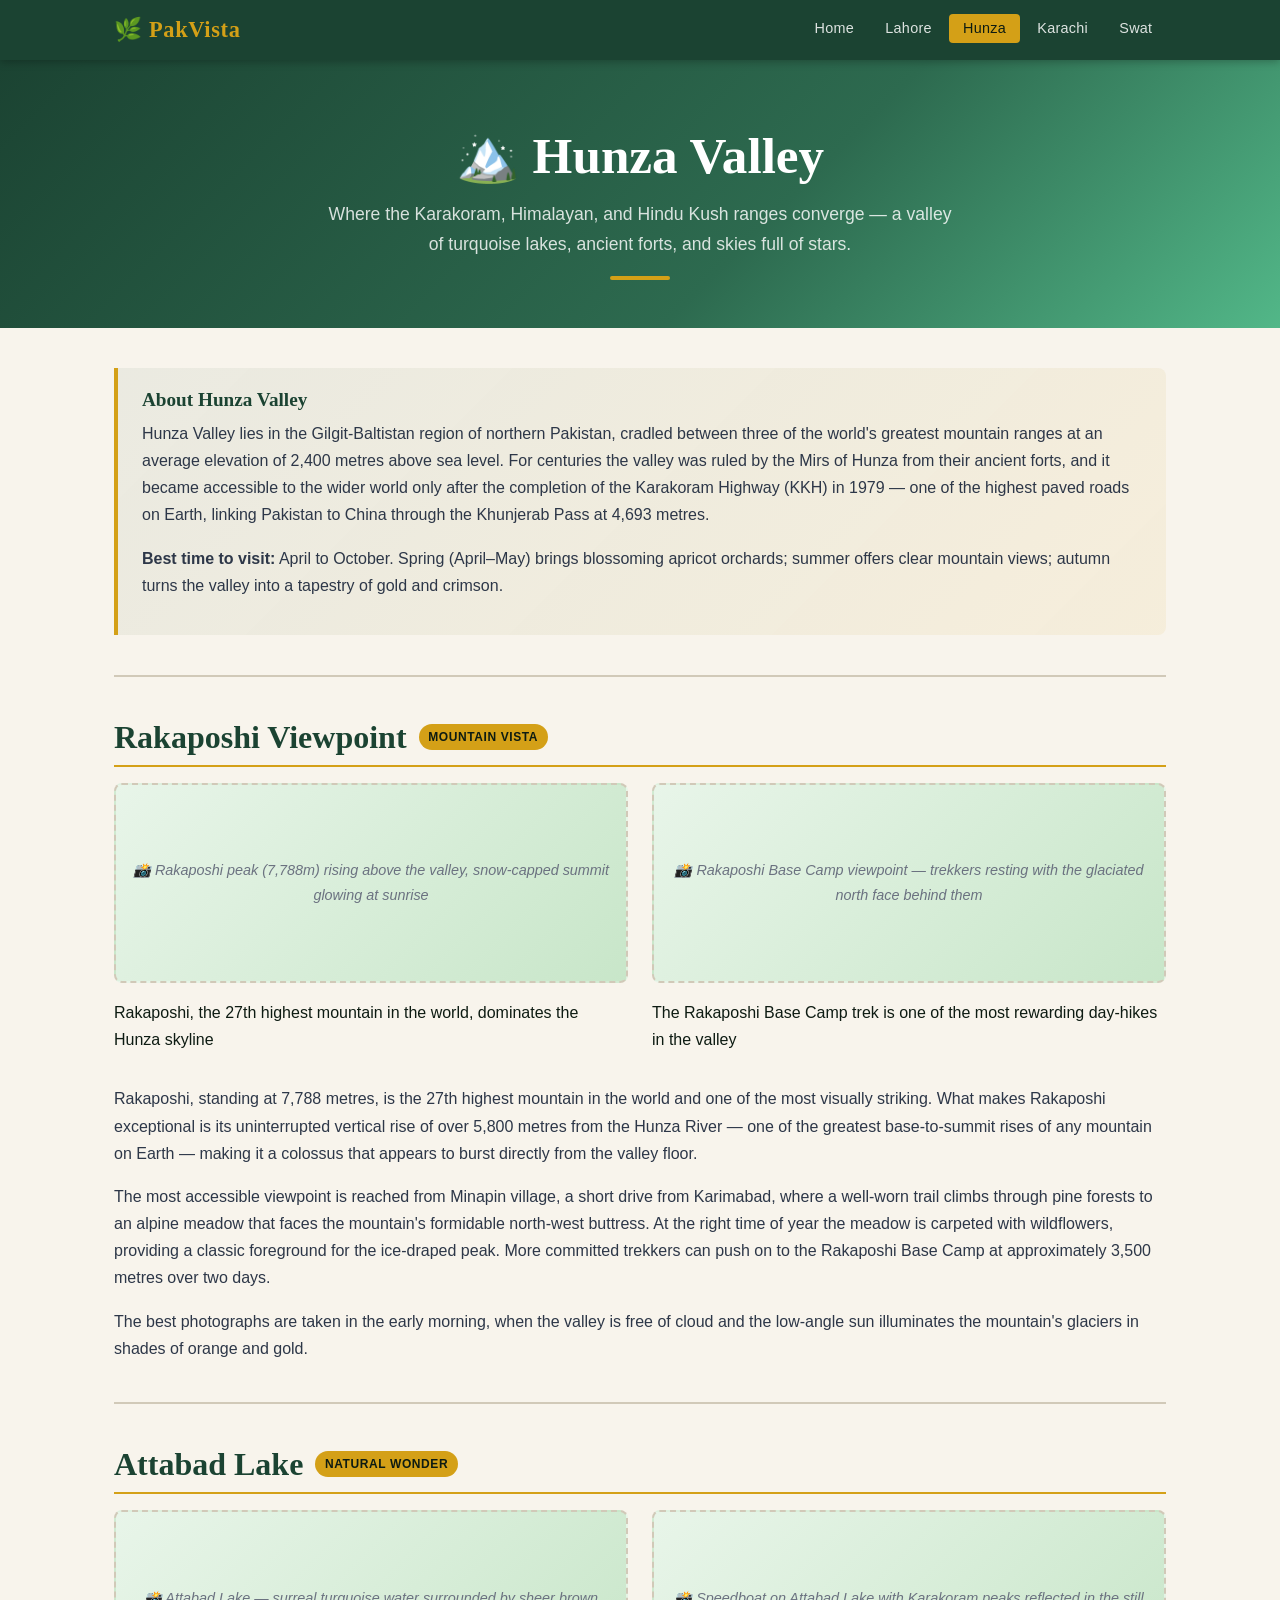
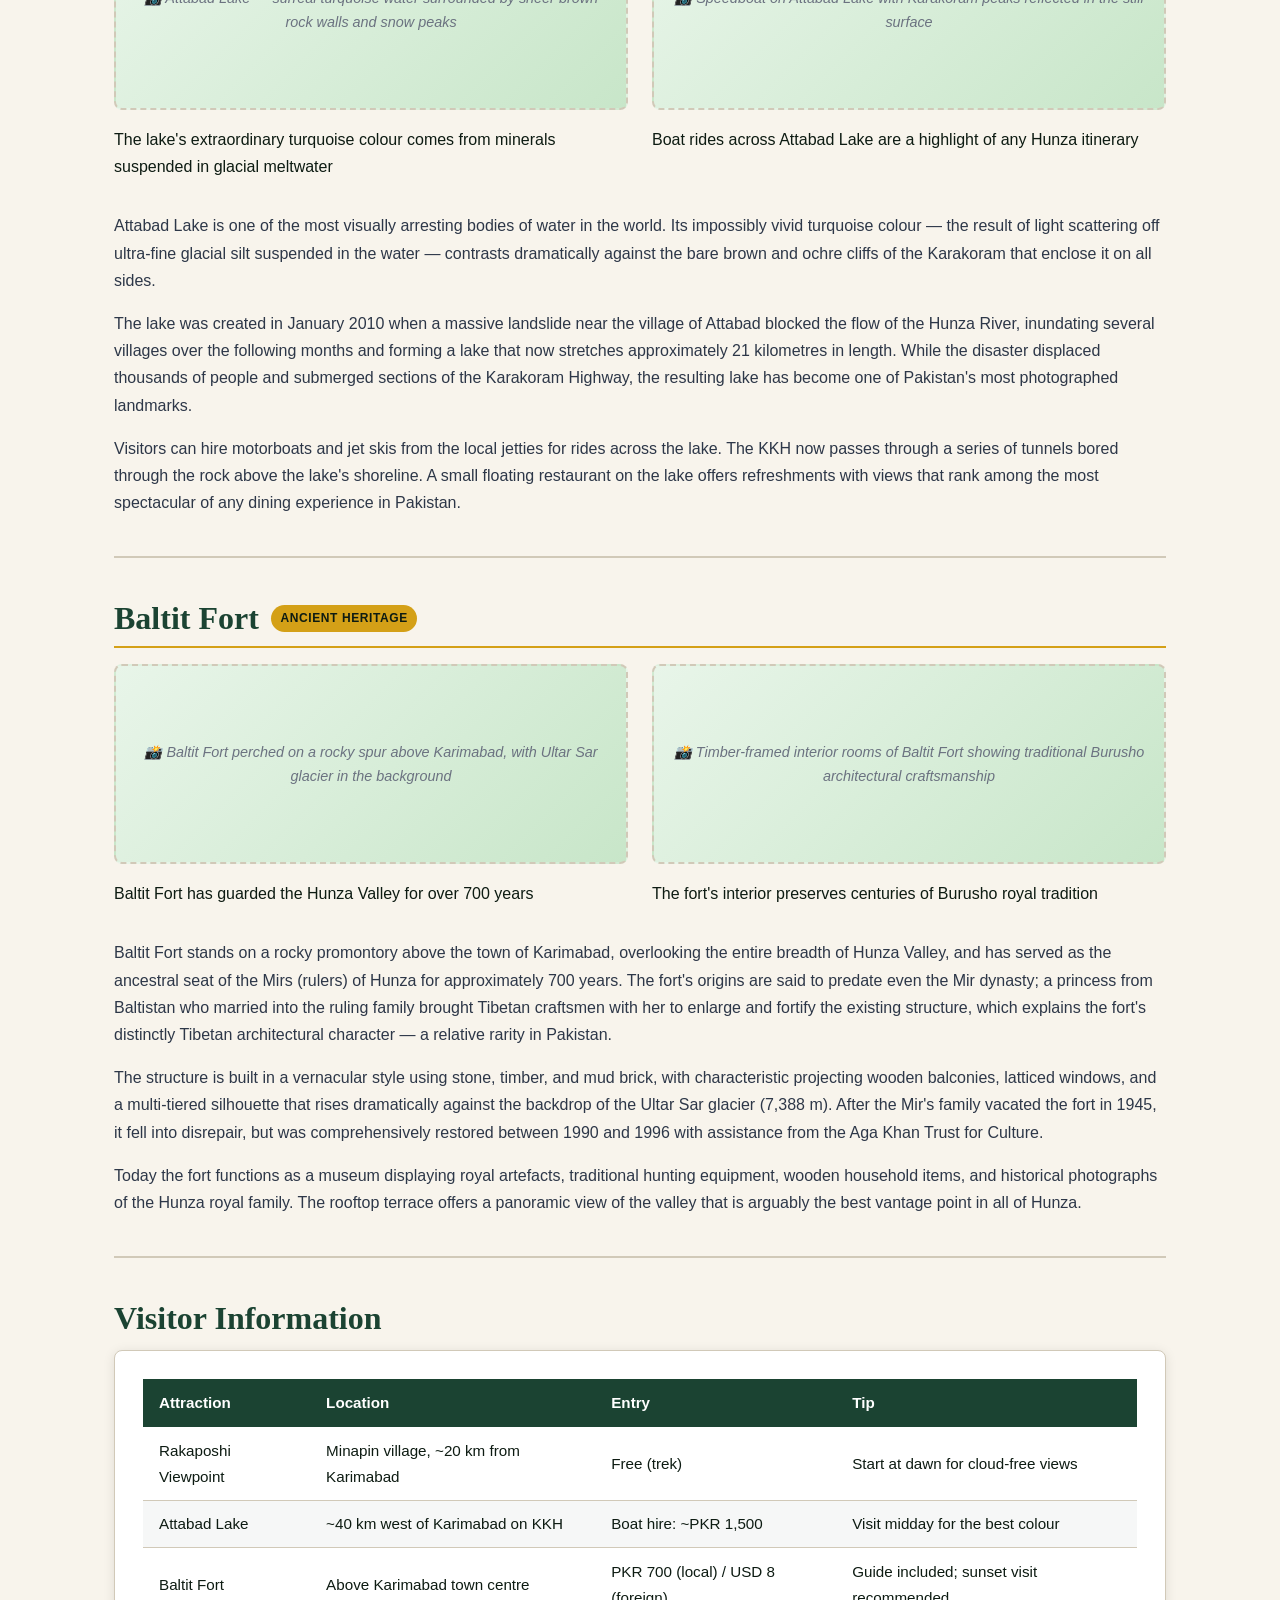
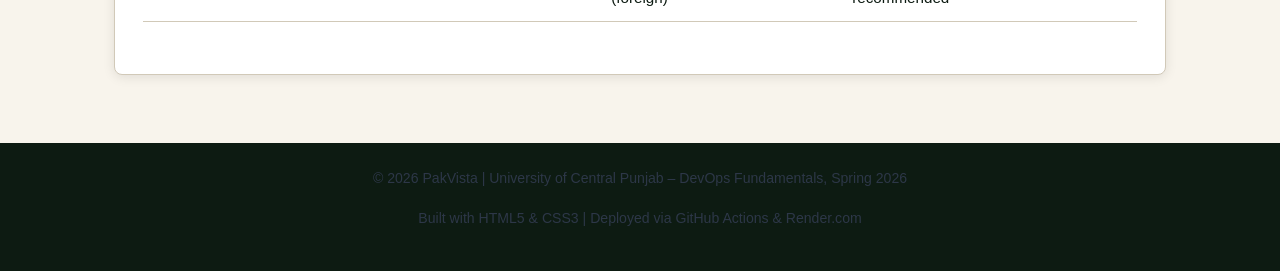
==== hunza.html @ 61398d51 "initial project setup by teamlead" ====
<!DOCTYPE html>
<html lang="en">
<head>
  <meta charset="UTF-8">
  <meta name="viewport" content="width=device-width, initial-scale=1.0">
  <title>Hunza Valley | PakVista</title>
  <link rel="stylesheet" href="style.css">
</head>
<body>

  <nav class="nav-bar">
    <div class="nav-inner">
      <a href="index.html" class="nav-brand">🌿 PakVista</a>
      <ul>
        <li><a href="index.html">Home</a></li>
        <li><a href="lahore.html">Lahore</a></li>
        <li><a href="hunza.html" class="active">Hunza</a></li>
        <li><a href="karachi.html">Karachi</a></li>
        <li><a href="swat.html">Swat</a></li>
      </ul>
    </div>
  </nav>

  <header class="page-hero">
    <h1>🏔️ Hunza Valley</h1>
    <p class="subtitle">
      Where the Karakoram, Himalayan, and Hindu Kush ranges converge — a valley
      of turquoise lakes, ancient forts, and skies full of stars.
    </p>
    <div class="accent-line"></div>
  </header>

  <main>

    <section>
      <div class="info-box">
        <h3>About Hunza Valley</h3>
        <p>
          Hunza Valley lies in the Gilgit-Baltistan region of northern Pakistan, cradled between
          three of the world's greatest mountain ranges at an average elevation of 2,400 metres
          above sea level. For centuries the valley was ruled by the Mirs of Hunza from their
          ancient forts, and it became accessible to the wider world only after the completion
          of the Karakoram Highway (KKH) in 1979 — one of the highest paved roads on Earth,
          linking Pakistan to China through the Khunjerab Pass at 4,693 metres.
        </p>
        <p>
          <strong>Best time to visit:</strong> April to October. Spring (April–May) brings
          blossoming apricot orchards; summer offers clear mountain views; autumn turns the
          valley into a tapestry of gold and crimson.
        </p>
      </div>
    </section>

    <hr class="section-divider">

    <!-- Attraction 1: Rakaposhi -->
    <article class="attraction">
      <div class="attraction-header">
        <h2>Rakaposhi Viewpoint</h2>
        <span class="tag">Mountain Vista</span>
      </div>

      <div class="card-grid">
        <figure>
          <div class="img-placeholder">📸 Rakaposhi peak (7,788m) rising above the valley, snow-capped summit glowing at sunrise</div>
          <figcaption>Rakaposhi, the 27th highest mountain in the world, dominates the Hunza skyline</figcaption>
        </figure>
        <figure>
          <div class="img-placeholder">📸 Rakaposhi Base Camp viewpoint — trekkers resting with the glaciated north face behind them</div>
          <figcaption>The Rakaposhi Base Camp trek is one of the most rewarding day-hikes in the valley</figcaption>
        </figure>
      </div>

      <p>
        Rakaposhi, standing at 7,788 metres, is the 27th highest mountain in the world and one
        of the most visually striking. What makes Rakaposhi exceptional is its uninterrupted
        vertical rise of over 5,800 metres from the Hunza River — one of the greatest base-to-summit
        rises of any mountain on Earth — making it a colossus that appears to burst directly
        from the valley floor.
      </p>
      <p>
        The most accessible viewpoint is reached from Minapin village, a short drive from Karimabad,
        where a well-worn trail climbs through pine forests to an alpine meadow that faces the
        mountain's formidable north-west buttress. At the right time of year the meadow is carpeted
        with wildflowers, providing a classic foreground for the ice-draped peak. More committed
        trekkers can push on to the Rakaposhi Base Camp at approximately 3,500 metres over two days.
      </p>
      <p>
        The best photographs are taken in the early morning, when the valley is free of cloud and
        the low-angle sun illuminates the mountain's glaciers in shades of orange and gold.
      </p>
    </article>

    <hr class="section-divider">

    <!-- Attraction 2: Attabad Lake -->
    <article class="attraction">
      <div class="attraction-header">
        <h2>Attabad Lake</h2>
        <span class="tag">Natural Wonder</span>
      </div>

      <div class="card-grid">
        <figure>
          <div class="img-placeholder">📸 Attabad Lake — surreal turquoise water surrounded by sheer brown rock walls and snow peaks</div>
          <figcaption>The lake's extraordinary turquoise colour comes from minerals suspended in glacial meltwater</figcaption>
        </figure>
        <figure>
          <div class="img-placeholder">📸 Speedboat on Attabad Lake with Karakoram peaks reflected in the still surface</div>
          <figcaption>Boat rides across Attabad Lake are a highlight of any Hunza itinerary</figcaption>
        </figure>
      </div>

      <p>
        Attabad Lake is one of the most visually arresting bodies of water in the world. Its
        impossibly vivid turquoise colour — the result of light scattering off ultra-fine glacial
        silt suspended in the water — contrasts dramatically against the bare brown and ochre cliffs
        of the Karakoram that enclose it on all sides.
      </p>
      <p>
        The lake was created in January 2010 when a massive landslide near the village of Attabad
        blocked the flow of the Hunza River, inundating several villages over the following months
        and forming a lake that now stretches approximately 21 kilometres in length. While the
        disaster displaced thousands of people and submerged sections of the Karakoram Highway,
        the resulting lake has become one of Pakistan's most photographed landmarks.
      </p>
      <p>
        Visitors can hire motorboats and jet skis from the local jetties for rides across the
        lake. The KKH now passes through a series of tunnels bored through the rock above the
        lake's shoreline. A small floating restaurant on the lake offers refreshments with views
        that rank among the most spectacular of any dining experience in Pakistan.
      </p>
    </article>

    <hr class="section-divider">

    <!-- Attraction 3: Baltit Fort -->
    <article class="attraction">
      <div class="attraction-header">
        <h2>Baltit Fort</h2>
        <span class="tag">Ancient Heritage</span>
      </div>

      <div class="card-grid">
        <figure>
          <div class="img-placeholder">📸 Baltit Fort perched on a rocky spur above Karimabad, with Ultar Sar glacier in the background</div>
          <figcaption>Baltit Fort has guarded the Hunza Valley for over 700 years</figcaption>
        </figure>
        <figure>
          <div class="img-placeholder">📸 Timber-framed interior rooms of Baltit Fort showing traditional Burusho architectural craftsmanship</div>
          <figcaption>The fort's interior preserves centuries of Burusho royal tradition</figcaption>
        </figure>
      </div>

      <p>
        Baltit Fort stands on a rocky promontory above the town of Karimabad, overlooking the
        entire breadth of Hunza Valley, and has served as the ancestral seat of the Mirs (rulers)
        of Hunza for approximately 700 years. The fort's origins are said to predate even the
        Mir dynasty; a princess from Baltistan who married into the ruling family brought
        Tibetan craftsmen with her to enlarge and fortify the existing structure, which explains
        the fort's distinctly Tibetan architectural character — a relative rarity in Pakistan.
      </p>
      <p>
        The structure is built in a vernacular style using stone, timber, and mud brick, with
        characteristic projecting wooden balconies, latticed windows, and a multi-tiered silhouette
        that rises dramatically against the backdrop of the Ultar Sar glacier (7,388 m). After
        the Mir's family vacated the fort in 1945, it fell into disrepair, but was comprehensively
        restored between 1990 and 1996 with assistance from the Aga Khan Trust for Culture.
      </p>
      <p>
        Today the fort functions as a museum displaying royal artefacts, traditional hunting
        equipment, wooden household items, and historical photographs of the Hunza royal family.
        The rooftop terrace offers a panoramic view of the valley that is arguably the best
        vantage point in all of Hunza.
      </p>
    </article>

    <hr class="section-divider">

    <section>
      <h2>Visitor Information</h2>
      <div class="card">
        <table>
          <thead>
            <tr>
              <th>Attraction</th>
              <th>Location</th>
              <th>Entry</th>
              <th>Tip</th>
            </tr>
          </thead>
          <tbody>
            <tr>
              <td>Rakaposhi Viewpoint</td>
              <td>Minapin village, ~20 km from Karimabad</td>
              <td>Free (trek)</td>
              <td>Start at dawn for cloud-free views</td>
            </tr>
            <tr>
              <td>Attabad Lake</td>
              <td>~40 km west of Karimabad on KKH</td>
              <td>Boat hire: ~PKR 1,500</td>
              <td>Visit midday for the best colour</td>
            </tr>
            <tr>
              <td>Baltit Fort</td>
              <td>Above Karimabad town centre</td>
              <td>PKR 700 (local) / USD 8 (foreign)</td>
              <td>Guide included; sunset visit recommended</td>
            </tr>
          </tbody>
        </table>
      </div>
    </section>

  </main>

  <footer>
    <p>&copy; 2026 PakVista | University of Central Punjab – DevOps Fundamentals, Spring 2026</p>
    <p>Built with HTML5 &amp; CSS3 | Deployed via GitHub Actions &amp; Render.com</p>
  </footer>

</body>
</html>
---- style.css ----
/* ============================================================
   PakVista – Shared Stylesheet
   University of Central Punjab | DevOps Fundamentals Spring 2026
   ============================================================ */

/* ── CSS Custom Properties (Design Tokens) ── */
:root {
  --color-primary:    #1B4332;   /* deep forest green */
  --color-accent:     #D4A017;   /* golden saffron    */
  --color-surface:    #F8F4EC;   /* warm parchment    */
  --color-dark:       #0D1B12;   /* near-black        */
  --color-muted:      #6B7280;   /* steel grey        */
  --color-white:      #FFFFFF;
  --color-border:     #D1C9B8;

  --font-display: 'Georgia', 'Times New Roman', serif;
  --font-body:    'Segoe UI', 'Helvetica Neue', Arial, sans-serif;

  --radius-sm:  4px;
  --radius-md:  8px;
  --radius-lg:  16px;

  --shadow-card: 0 2px 12px rgba(0,0,0,0.10);
  --transition:  0.25s ease;

  --max-width: 1100px;
}

/* ── Reset & Base ── */
*, *::before, *::after { box-sizing: border-box; margin: 0; padding: 0; }

html { scroll-behavior: smooth; }

body {
  font-family: var(--font-body);
  background-color: var(--color-surface);
  color: var(--color-dark);
  font-size: 16px;
  line-height: 1.7;
  min-height: 100vh;
  display: flex;
  flex-direction: column;
}

/* ── Typography ── */
h1, h2, h3 {
  font-family: var(--font-display);
  color: var(--color-primary);
  line-height: 1.25;
}

h1 { font-size: clamp(2rem, 5vw, 3.2rem); margin-bottom: 0.5rem; }
h2 { font-size: clamp(1.4rem, 3vw, 2rem);  margin-bottom: 0.75rem; }
h3 { font-size: 1.2rem; margin-bottom: 0.5rem; }

p  { margin-bottom: 1rem; color: #2d3748; }

a  { color: var(--color-primary); text-decoration: none; transition: color var(--transition); }
a:hover { color: var(--color-accent); }

ul, ol { padding-left: 1.5rem; margin-bottom: 1rem; }
li { margin-bottom: 0.25rem; }

/* ── Navigation Bar ── */
.nav-bar {
  background-color: var(--color-primary);
  position: sticky;
  top: 0;
  z-index: 100;
  box-shadow: 0 2px 8px rgba(0,0,0,0.25);
}

.nav-bar .nav-inner {
  max-width: var(--max-width);
  margin: 0 auto;
  display: flex;
  align-items: center;
  justify-content: space-between;
  padding: 0 1.5rem;
  height: 60px;
}

.nav-bar .nav-brand {
  font-family: var(--font-display);
  font-size: 1.4rem;
  font-weight: bold;
  color: var(--color-accent);
  letter-spacing: 0.03em;
  text-decoration: none;
}

.nav-bar ul {
  list-style: none;
  display: flex;
  gap: 0.25rem;
  padding: 0;
  margin: 0;
}

.nav-bar ul li a {
  color: rgba(255,255,255,0.85);
  padding: 0.4rem 0.85rem;
  border-radius: var(--radius-sm);
  font-size: 0.9rem;
  font-weight: 500;
  letter-spacing: 0.02em;
  transition: background var(--transition), color var(--transition);
  white-space: nowrap;
}

.nav-bar ul li a:hover,
.nav-bar ul li a.active {
  background-color: var(--color-accent);
  color: var(--color-dark);
}

/* ── Page Header / Hero ── */
.page-hero {
  background: linear-gradient(135deg, var(--color-primary) 0%, #2d6a4f 60%, #52b788 100%);
  color: var(--color-white);
  padding: 4rem 1.5rem 3rem;
  text-align: center;
}

.page-hero h1 { color: var(--color-white); }

.page-hero .subtitle {
  font-size: 1.1rem;
  color: rgba(255,255,255,0.82);
  max-width: 640px;
  margin: 0.75rem auto 0;
}

.page-hero .accent-line {
  width: 60px;
  height: 4px;
  background: var(--color-accent);
  border-radius: 2px;
  margin: 1rem auto 0;
}

/* ── Main Content ── */
main {
  flex: 1;
  max-width: var(--max-width);
  width: 100%;
  margin: 0 auto;
  padding: 2.5rem 1.5rem;
}

/* ── Cards ── */
.card {
  background: var(--color-white);
  border: 1px solid var(--color-border);
  border-radius: var(--radius-md);
  padding: 1.75rem;
  margin-bottom: 1.75rem;
  box-shadow: var(--shadow-card);
}

.card-grid {
  display: grid;
  grid-template-columns: repeat(auto-fit, minmax(280px, 1fr));
  gap: 1.5rem;
  margin-bottom: 2rem;
}

/* ── Image Placeholder ── */
.img-placeholder {
  width: 100%;
  height: 200px;
  background: linear-gradient(135deg, #e8f5e9 0%, #c8e6c9 100%);
  border: 2px dashed var(--color-border);
  border-radius: var(--radius-md);
  display: flex;
  align-items: center;
  justify-content: center;
  color: var(--color-muted);
  font-size: 0.9rem;
  font-style: italic;
  margin-bottom: 1rem;
  text-align: center;
  padding: 1rem;
}

/* ── Destination Link Cards (Home Page) ── */
.dest-grid {
  display: grid;
  grid-template-columns: repeat(auto-fit, minmax(200px, 1fr));
  gap: 1.25rem;
  margin: 2rem 0;
}

.dest-card {
  display: block;
  background: var(--color-white);
  border: 1px solid var(--color-border);
  border-radius: var(--radius-md);
  padding: 1.5rem 1rem;
  text-align: center;
  text-decoration: none;
  box-shadow: var(--shadow-card);
  transition: transform var(--transition), box-shadow var(--transition), border-color var(--transition);
}

.dest-card:hover {
  transform: translateY(-4px);
  box-shadow: 0 8px 24px rgba(0,0,0,0.14);
  border-color: var(--color-accent);
}

.dest-card .dest-icon {
  font-size: 2.5rem;
  display: block;
  margin-bottom: 0.75rem;
}

.dest-card h3 {
  font-size: 1rem;
  color: var(--color-primary);
  margin-bottom: 0.3rem;
}

.dest-card p {
  font-size: 0.82rem;
  color: var(--color-muted);
  margin: 0;
}

/* ── Section Divider ── */
.section-divider {
  border: none;
  border-top: 2px solid var(--color-border);
  margin: 2.5rem 0;
}

/* ── Tables ── */
table {
  width: 100%;
  border-collapse: collapse;
  margin-bottom: 1.5rem;
  font-size: 0.95rem;
}

th {
  background-color: var(--color-primary);
  color: var(--color-white);
  padding: 0.7rem 1rem;
  text-align: left;
}

td {
  padding: 0.65rem 1rem;
  border-bottom: 1px solid var(--color-border);
}

tr:nth-child(even) td { background-color: rgba(27, 67, 50, 0.04); }

/* ── Attraction Sections ── */
.attraction {
  margin-bottom: 2.5rem;
}

.attraction-header {
  display: flex;
  align-items: center;
  gap: 0.75rem;
  margin-bottom: 1rem;
  padding-bottom: 0.5rem;
  border-bottom: 2px solid var(--color-accent);
}

.attraction-header h2 { margin: 0; }

.tag {
  display: inline-block;
  background: var(--color-accent);
  color: var(--color-dark);
  font-size: 0.75rem;
  font-weight: 700;
  padding: 0.2rem 0.6rem;
  border-radius: 20px;
  letter-spacing: 0.05em;
  text-transform: uppercase;
}

/* ── Info Box ── */
.info-box {
  background: linear-gradient(135deg, rgba(27,67,50,0.06) 0%, rgba(212,160,23,0.08) 100%);
  border-left: 4px solid var(--color-accent);
  border-radius: 0 var(--radius-md) var(--radius-md) 0;
  padding: 1.25rem 1.5rem;
  margin-bottom: 1.5rem;
}

.info-box h3 { margin-bottom: 0.5rem; }

/* ── Footer ── */
footer {
  background-color: var(--color-dark);
  color: rgba(255,255,255,0.65);
  text-align: center;
  padding: 1.5rem;
  font-size: 0.88rem;
  margin-top: auto;
}

footer a { color: var(--color-accent); }

/* ── Responsive ── */
@media (max-width: 768px) {
  .nav-bar .nav-inner {
    flex-direction: column;
    height: auto;
    padding: 0.75rem 1rem;
    gap: 0.5rem;
  }

  .nav-bar ul {
    flex-wrap: wrap;
    justify-content: center;
    gap: 0.2rem;
  }

  .nav-bar ul li a { font-size: 0.82rem; padding: 0.35rem 0.6rem; }

  .page-hero { padding: 2.5rem 1rem 2rem; }

  main { padding: 1.5rem 1rem; }

  .card-grid, .dest-grid { grid-template-columns: 1fr; }
}

@media (prefers-reduced-motion: reduce) {
  *, *::before, *::after { transition: none !important; }
}
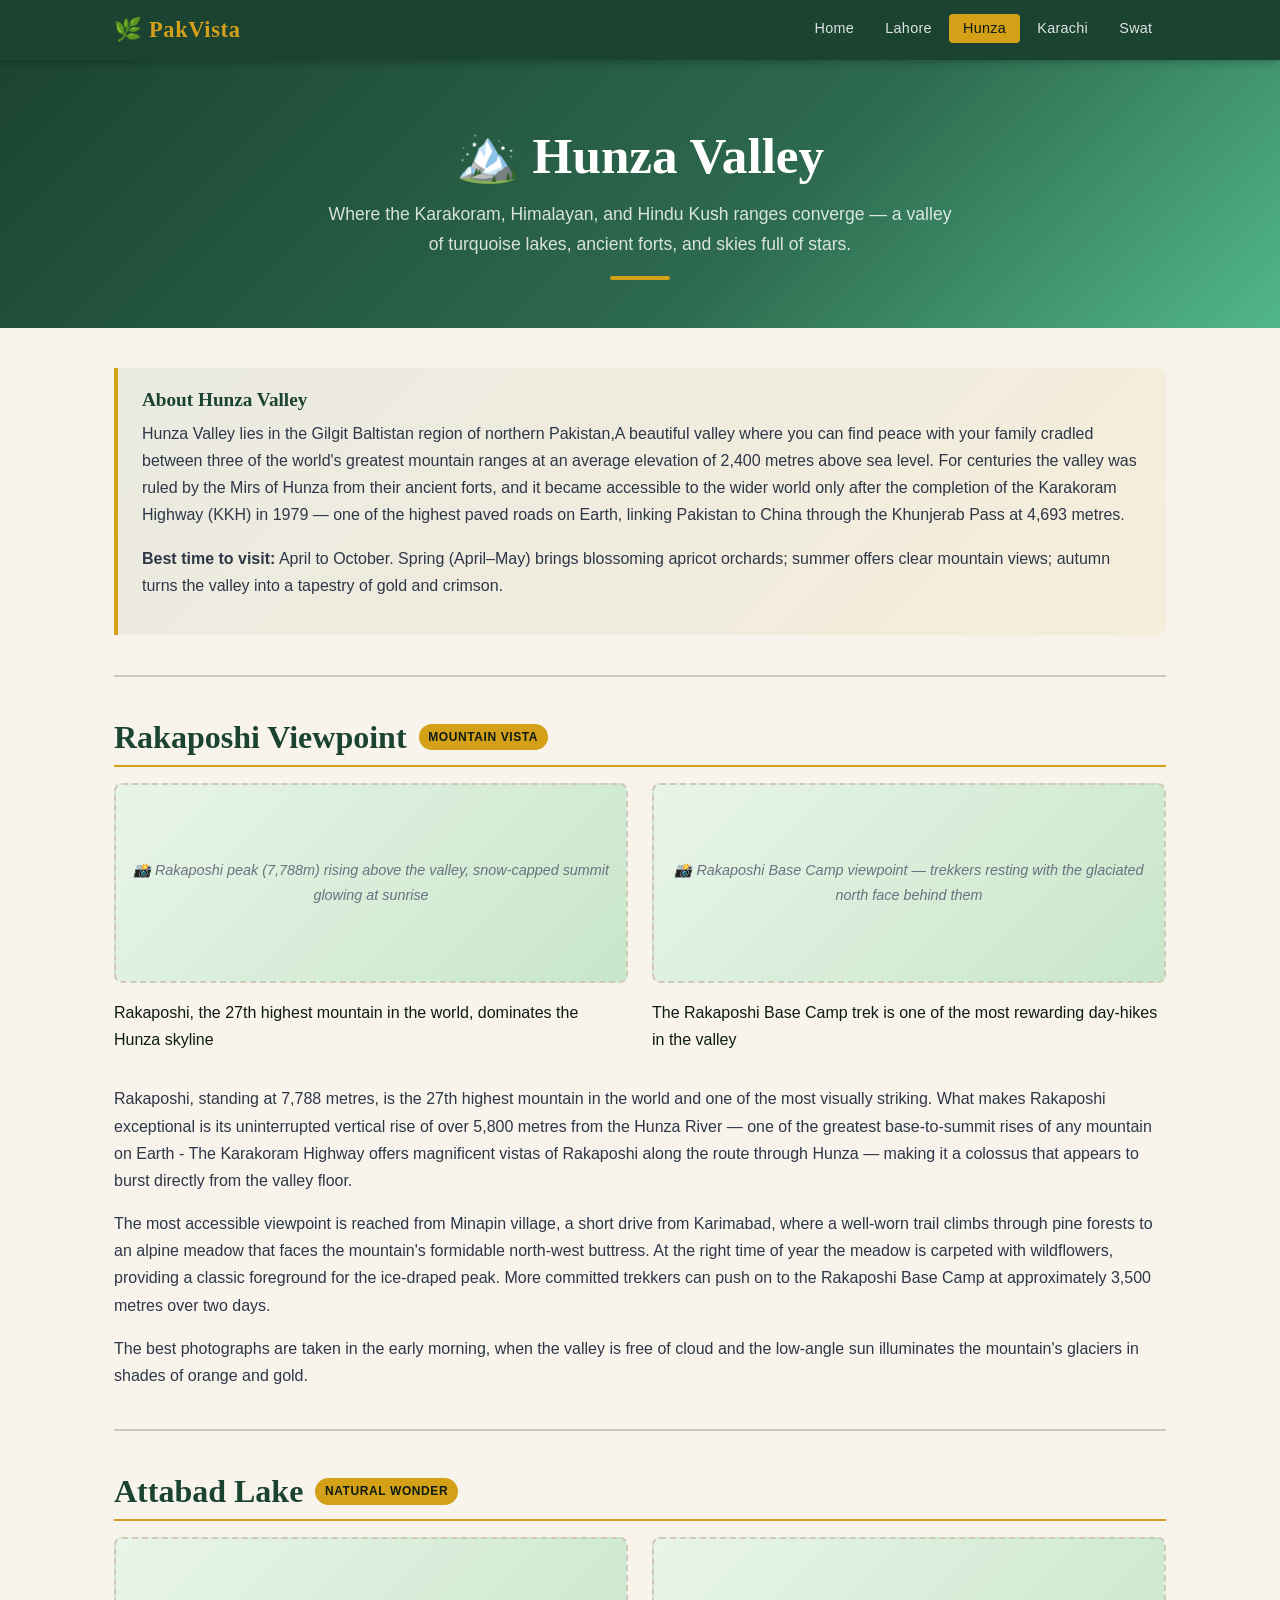
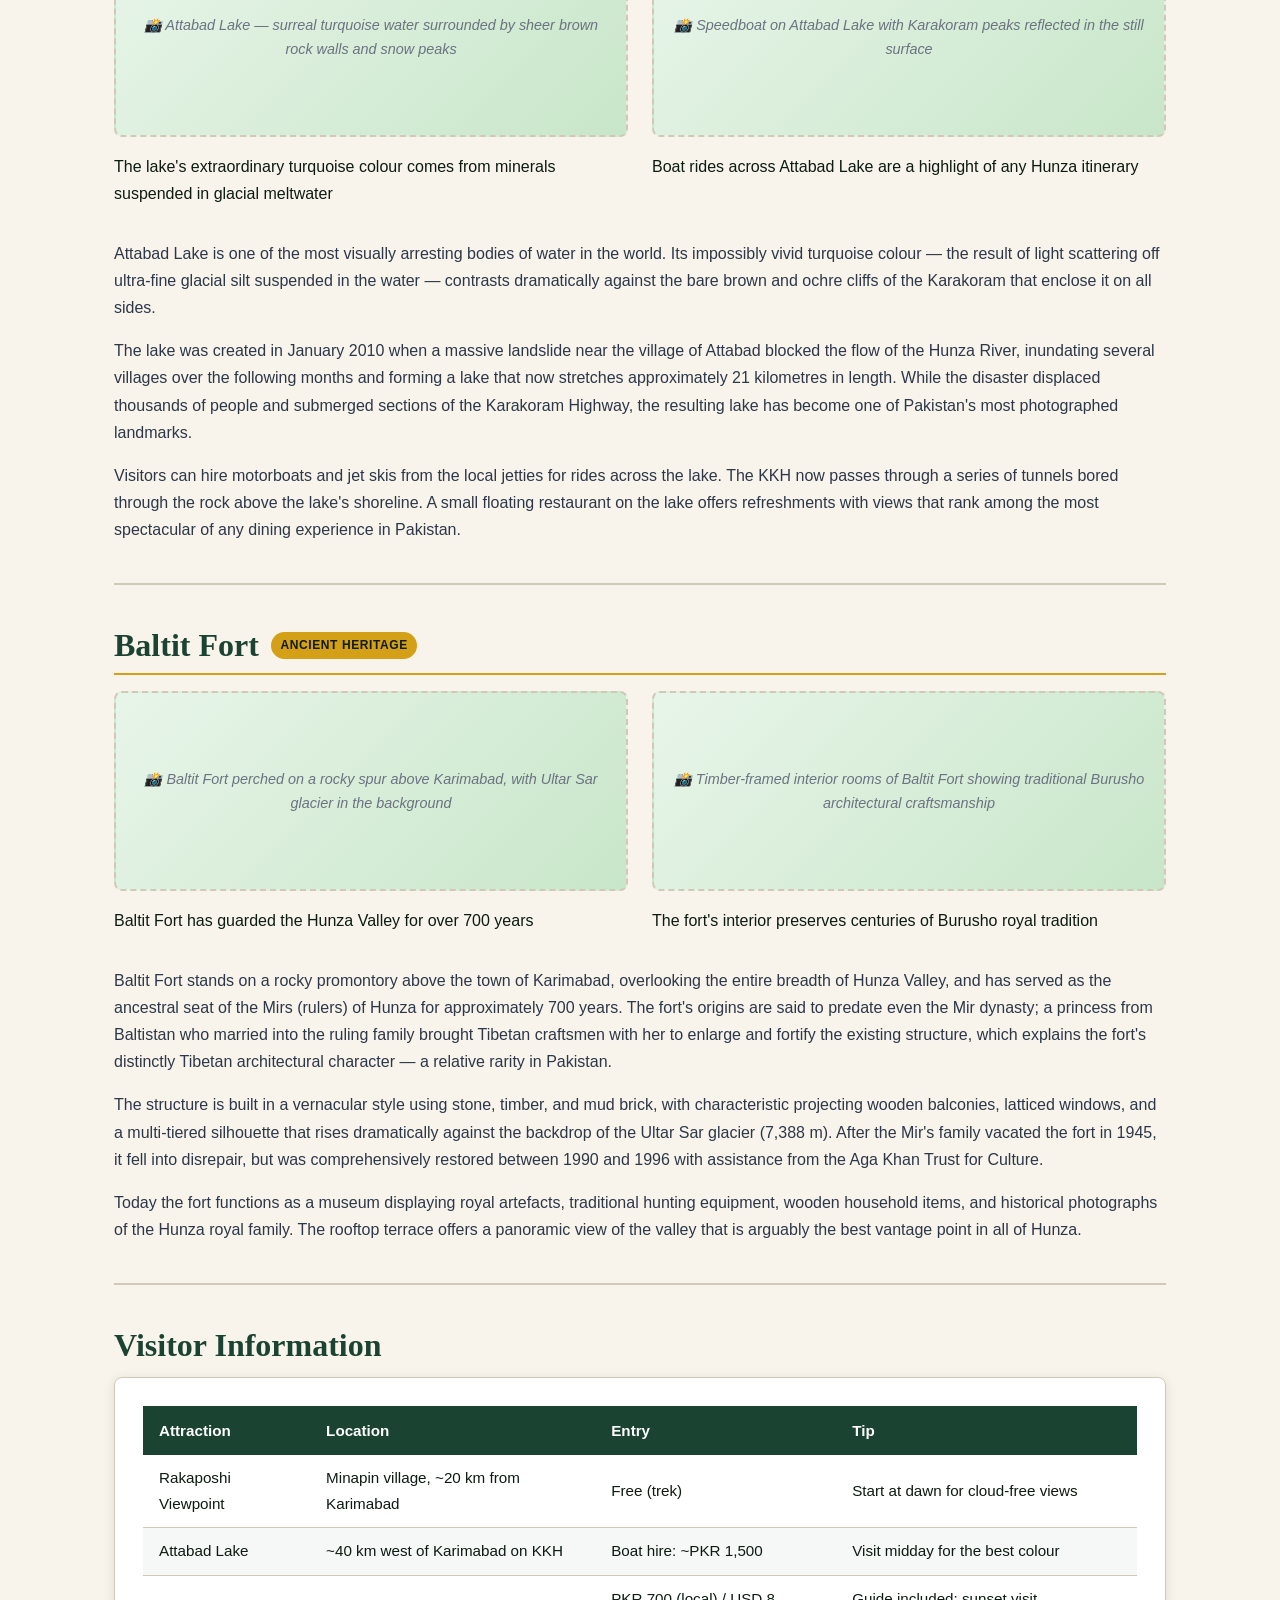
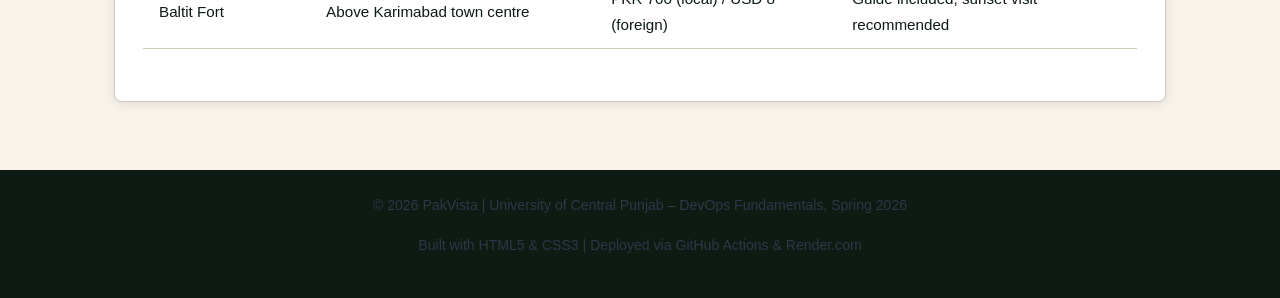
==== commit d5072415: "added the cd-staging file & change in html file & updated the assignment document" ====
--- a/hunza.html
+++ b/hunza.html
@@ -36,7 +36,7 @@
       <div class="info-box">
         <h3>About Hunza Valley</h3>
         <p>
-          Hunza Valley lies in the Gilgit-Baltistan region of northern Pakistan, cradled between
+          Hunza Valley lies in the Gilgit Baltistan region of northern Pakistan,A beautiful valley where you can find peace with your family cradled between
           three of the world's greatest mountain ranges at an average elevation of 2,400 metres
           above sea level. For centuries the valley was ruled by the Mirs of Hunza from their
           ancient forts, and it became accessible to the wider world only after the completion
@@ -75,7 +75,7 @@
         Rakaposhi, standing at 7,788 metres, is the 27th highest mountain in the world and one
         of the most visually striking. What makes Rakaposhi exceptional is its uninterrupted
         vertical rise of over 5,800 metres from the Hunza River — one of the greatest base-to-summit
-        rises of any mountain on Earth — making it a colossus that appears to burst directly
+        rises of any mountain on Earth - The Karakoram Highway offers magnificent vistas of Rakaposhi along the route through Hunza — making it a colossus that appears to burst directly
         from the valley floor.
       </p>
       <p>
--- a/style.css
+++ b/style.css
@@ -1,160 +1,192 @@
+/* stylelint-disable no-descending-specificity */
+
 /* ============================================================
    PakVista – Shared Stylesheet
    University of Central Punjab | DevOps Fundamentals Spring 2026
    ============================================================ */
 
-/* ── CSS Custom Properties (Design Tokens) ── */
 :root {
-  --color-primary:    #1B4332;   /* deep forest green */
-  --color-accent:     #D4A017;   /* golden saffron    */
-  --color-surface:    #F8F4EC;   /* warm parchment    */
-  --color-dark:       #0D1B12;   /* near-black        */
-  --color-muted:      #6B7280;   /* steel grey        */
-  --color-white:      #FFFFFF;
-  --color-border:     #D1C9B8;
-
-  --font-display: 'Georgia', 'Times New Roman', serif;
-  --font-body:    'Segoe UI', 'Helvetica Neue', Arial, sans-serif;
-
-  --radius-sm:  4px;
-  --radius-md:  8px;
-  --radius-lg:  16px;
-
-  --shadow-card: 0 2px 12px rgba(0,0,0,0.10);
-  --transition:  0.25s ease;
-
+  --color-primary: #1b4332;
+  --color-accent: #d4a017;
+  --color-surface: #f8f4ec;
+  --color-dark: #0d1b12;
+  --color-muted: #6b7280;
+  --color-white: #fff;
+  --color-border: #d1c9b8;
+  --color-body-text: #2d3748;
+  --font-display: georgia, "Times New Roman", serif;
+  --font-body: "Segoe UI", "Helvetica Neue", arial, sans-serif;
+  --radius-sm: 4px;
+  --radius-md: 8px;
+  --radius-lg: 16px;
+  --shadow-card: 0 2px 12px rgb(0 0 0 / 10%);
+  --transition: 0.25s ease;
   --max-width: 1100px;
 }
 
-/* ── Reset & Base ── */
-*, *::before, *::after { box-sizing: border-box; margin: 0; padding: 0; }
-
-html { scroll-behavior: smooth; }
+*,
+*::before,
+*::after {
+  box-sizing: border-box;
+  margin: 0;
+  padding: 0;
+}
+
+html {
+  scroll-behavior: smooth;
+}
 
 body {
+  display: flex;
+  flex-direction: column;
+  min-height: 100vh;
   font-family: var(--font-body);
-  background-color: var(--color-surface);
-  color: var(--color-dark);
   font-size: 16px;
   line-height: 1.7;
-  min-height: 100vh;
-  display: flex;
-  flex-direction: column;
-}
-
-/* ── Typography ── */
-h1, h2, h3 {
+  color: var(--color-dark);
+  background-color: var(--color-surface);
+}
+
+h1,
+h2,
+h3 {
   font-family: var(--font-display);
+  line-height: 1.25;
   color: var(--color-primary);
-  line-height: 1.25;
-}
-
-h1 { font-size: clamp(2rem, 5vw, 3.2rem); margin-bottom: 0.5rem; }
-h2 { font-size: clamp(1.4rem, 3vw, 2rem);  margin-bottom: 0.75rem; }
-h3 { font-size: 1.2rem; margin-bottom: 0.5rem; }
-
-p  { margin-bottom: 1rem; color: #2d3748; }
-
-a  { color: var(--color-primary); text-decoration: none; transition: color var(--transition); }
-a:hover { color: var(--color-accent); }
-
-ul, ol { padding-left: 1.5rem; margin-bottom: 1rem; }
-li { margin-bottom: 0.25rem; }
-
-/* ── Navigation Bar ── */
+}
+
+h1 {
+  margin-bottom: 0.5rem;
+  font-size: clamp(2rem, 5vw, 3.2rem);
+}
+
+h2 {
+  margin-bottom: 0.75rem;
+  font-size: clamp(1.4rem, 3vw, 2rem);
+}
+
+h3 {
+  margin-bottom: 0.5rem;
+  font-size: 1.2rem;
+}
+
+p {
+  margin-bottom: 1rem;
+  color: var(--color-body-text);
+}
+
+a {
+  color: var(--color-primary);
+  text-decoration: none;
+  transition: color var(--transition);
+}
+
+a:hover {
+  color: var(--color-accent);
+}
+
+ul,
+ol {
+  padding-left: 1.5rem;
+  margin-bottom: 1rem;
+}
+
+li {
+  margin-bottom: 0.25rem;
+}
+
 .nav-bar {
-  background-color: var(--color-primary);
   position: sticky;
   top: 0;
   z-index: 100;
-  box-shadow: 0 2px 8px rgba(0,0,0,0.25);
+  background-color: var(--color-primary);
+  box-shadow: 0 2px 8px rgb(0 0 0 / 25%);
 }
 
 .nav-bar .nav-inner {
-  max-width: var(--max-width);
-  margin: 0 auto;
   display: flex;
   align-items: center;
   justify-content: space-between;
+  max-width: var(--max-width);
+  height: 60px;
+  margin: 0 auto;
   padding: 0 1.5rem;
-  height: 60px;
 }
 
 .nav-bar .nav-brand {
   font-family: var(--font-display);
   font-size: 1.4rem;
   font-weight: bold;
+  letter-spacing: 0.03em;
   color: var(--color-accent);
-  letter-spacing: 0.03em;
   text-decoration: none;
 }
 
 .nav-bar ul {
-  list-style: none;
   display: flex;
   gap: 0.25rem;
   padding: 0;
   margin: 0;
+  list-style: none;
 }
 
 .nav-bar ul li a {
-  color: rgba(255,255,255,0.85);
   padding: 0.4rem 0.85rem;
-  border-radius: var(--radius-sm);
   font-size: 0.9rem;
   font-weight: 500;
   letter-spacing: 0.02em;
+  white-space: nowrap;
+  color: rgb(255 255 255 / 85%);
+  border-radius: var(--radius-sm);
   transition: background var(--transition), color var(--transition);
-  white-space: nowrap;
 }
 
 .nav-bar ul li a:hover,
 .nav-bar ul li a.active {
+  color: var(--color-dark);
   background-color: var(--color-accent);
-  color: var(--color-dark);
-}
-
-/* ── Page Header / Hero ── */
+}
+
 .page-hero {
-  background: linear-gradient(135deg, var(--color-primary) 0%, #2d6a4f 60%, #52b788 100%);
-  color: var(--color-white);
   padding: 4rem 1.5rem 3rem;
   text-align: center;
-}
-
-.page-hero h1 { color: var(--color-white); }
+  color: var(--color-white);
+  background: linear-gradient(135deg, var(--color-primary) 0%, #2d6a4f 60%, #52b788 100%);
+}
+
+.page-hero h1 {
+  color: var(--color-white);
+}
 
 .page-hero .subtitle {
-  font-size: 1.1rem;
-  color: rgba(255,255,255,0.82);
   max-width: 640px;
   margin: 0.75rem auto 0;
+  font-size: 1.1rem;
+  color: rgb(255 255 255 / 82%);
 }
 
 .page-hero .accent-line {
   width: 60px;
   height: 4px;
+  margin: 1rem auto 0;
   background: var(--color-accent);
   border-radius: 2px;
-  margin: 1rem auto 0;
-}
-
-/* ── Main Content ── */
+}
+
 main {
   flex: 1;
+  width: 100%;
   max-width: var(--max-width);
-  width: 100%;
   margin: 0 auto;
   padding: 2.5rem 1.5rem;
 }
 
-/* ── Cards ── */
 .card {
+  padding: 1.75rem;
+  margin-bottom: 1.75rem;
   background: var(--color-white);
   border: 1px solid var(--color-border);
   border-radius: var(--radius-md);
-  padding: 1.75rem;
-  margin-bottom: 1.75rem;
   box-shadow: var(--shadow-card);
 }
 
@@ -165,25 +197,23 @@
   margin-bottom: 2rem;
 }
 
-/* ── Image Placeholder ── */
 .img-placeholder {
+  display: flex;
+  align-items: center;
+  justify-content: center;
   width: 100%;
   height: 200px;
+  padding: 1rem;
+  margin-bottom: 1rem;
+  font-size: 0.9rem;
+  font-style: italic;
+  text-align: center;
+  color: var(--color-muted);
   background: linear-gradient(135deg, #e8f5e9 0%, #c8e6c9 100%);
   border: 2px dashed var(--color-border);
   border-radius: var(--radius-md);
-  display: flex;
-  align-items: center;
-  justify-content: center;
-  color: var(--color-muted);
-  font-size: 0.9rem;
-  font-style: italic;
-  margin-bottom: 1rem;
-  text-align: center;
-  padding: 1rem;
-}
-
-/* ── Destination Link Cards (Home Page) ── */
+}
+
 .dest-grid {
   display: grid;
   grid-template-columns: repeat(auto-fit, minmax(200px, 1fr));
@@ -193,60 +223,58 @@
 
 .dest-card {
   display: block;
+  padding: 1.5rem 1rem;
+  text-align: center;
+  text-decoration: none;
   background: var(--color-white);
   border: 1px solid var(--color-border);
   border-radius: var(--radius-md);
-  padding: 1.5rem 1rem;
-  text-align: center;
-  text-decoration: none;
   box-shadow: var(--shadow-card);
   transition: transform var(--transition), box-shadow var(--transition), border-color var(--transition);
 }
 
 .dest-card:hover {
+  border-color: var(--color-accent);
+  box-shadow: 0 8px 24px rgb(0 0 0 / 14%);
   transform: translateY(-4px);
-  box-shadow: 0 8px 24px rgba(0,0,0,0.14);
-  border-color: var(--color-accent);
 }
 
 .dest-card .dest-icon {
-  font-size: 2.5rem;
   display: block;
   margin-bottom: 0.75rem;
+  font-size: 2.5rem;
 }
 
 .dest-card h3 {
+  margin-bottom: 0.3rem;
   font-size: 1rem;
   color: var(--color-primary);
-  margin-bottom: 0.3rem;
 }
 
 .dest-card p {
+  margin: 0;
   font-size: 0.82rem;
   color: var(--color-muted);
-  margin: 0;
-}
-
-/* ── Section Divider ── */
+}
+
 .section-divider {
+  margin: 2.5rem 0;
   border: none;
   border-top: 2px solid var(--color-border);
-  margin: 2.5rem 0;
-}
-
-/* ── Tables ── */
+}
+
 table {
   width: 100%;
-  border-collapse: collapse;
   margin-bottom: 1.5rem;
   font-size: 0.95rem;
+  border-collapse: collapse;
 }
 
 th {
-  background-color: var(--color-primary);
-  color: var(--color-white);
   padding: 0.7rem 1rem;
   text-align: left;
+  color: var(--color-white);
+  background-color: var(--color-primary);
 }
 
 td {
@@ -254,9 +282,10 @@
   border-bottom: 1px solid var(--color-border);
 }
 
-tr:nth-child(even) td { background-color: rgba(27, 67, 50, 0.04); }
-
-/* ── Attraction Sections ── */
+tr:nth-child(even) td {
+  background-color: rgb(27 67 50 / 4%);
+}
+
 .attraction {
   margin-bottom: 2.5rem;
 }
@@ -265,55 +294,58 @@
   display: flex;
   align-items: center;
   gap: 0.75rem;
+  padding-bottom: 0.5rem;
   margin-bottom: 1rem;
-  padding-bottom: 0.5rem;
   border-bottom: 2px solid var(--color-accent);
 }
 
-.attraction-header h2 { margin: 0; }
+.attraction-header h2 {
+  margin: 0;
+}
 
 .tag {
   display: inline-block;
-  background: var(--color-accent);
-  color: var(--color-dark);
+  padding: 0.2rem 0.6rem;
   font-size: 0.75rem;
   font-weight: 700;
-  padding: 0.2rem 0.6rem;
-  border-radius: 20px;
   letter-spacing: 0.05em;
   text-transform: uppercase;
-}
-
-/* ── Info Box ── */
+  color: var(--color-dark);
+  background: var(--color-accent);
+  border-radius: 20px;
+}
+
 .info-box {
-  background: linear-gradient(135deg, rgba(27,67,50,0.06) 0%, rgba(212,160,23,0.08) 100%);
+  padding: 1.25rem 1.5rem;
+  margin-bottom: 1.5rem;
+  background: linear-gradient(135deg, rgb(27 67 50 / 6%) 0%, rgb(212 160 23 / 8%) 100%);
   border-left: 4px solid var(--color-accent);
   border-radius: 0 var(--radius-md) var(--radius-md) 0;
-  padding: 1.25rem 1.5rem;
-  margin-bottom: 1.5rem;
-}
-
-.info-box h3 { margin-bottom: 0.5rem; }
-
-/* ── Footer ── */
+}
+
+.info-box h3 {
+  margin-bottom: 0.5rem;
+}
+
 footer {
+  padding: 1.5rem;
+  margin-top: auto;
+  font-size: 0.88rem;
+  text-align: center;
+  color: rgb(255 255 255 / 65%);
   background-color: var(--color-dark);
-  color: rgba(255,255,255,0.65);
-  text-align: center;
-  padding: 1.5rem;
-  font-size: 0.88rem;
-  margin-top: auto;
-}
-
-footer a { color: var(--color-accent); }
-
-/* ── Responsive ── */
-@media (max-width: 768px) {
+}
+
+footer a {
+  color: var(--color-accent);
+}
+
+@media (width <= 768px) {
   .nav-bar .nav-inner {
     flex-direction: column;
+    gap: 0.5rem;
     height: auto;
     padding: 0.75rem 1rem;
-    gap: 0.5rem;
   }
 
   .nav-bar ul {
@@ -322,15 +354,29 @@
     gap: 0.2rem;
   }
 
-  .nav-bar ul li a { font-size: 0.82rem; padding: 0.35rem 0.6rem; }
-
-  .page-hero { padding: 2.5rem 1rem 2rem; }
-
-  main { padding: 1.5rem 1rem; }
-
-  .card-grid, .dest-grid { grid-template-columns: 1fr; }
+  .nav-bar ul li a {
+    padding: 0.35rem 0.6rem;
+    font-size: 0.82rem;
+  }
+
+  .page-hero {
+    padding: 2.5rem 1rem 2rem;
+  }
+
+  main {
+    padding: 1.5rem 1rem;
+  }
+
+  .card-grid,
+  .dest-grid {
+    grid-template-columns: 1fr;
+  }
 }
 
 @media (prefers-reduced-motion: reduce) {
-  *, *::before, *::after { transition: none !important; }
-}
+  *,
+  *::before,
+  *::after {
+    transition: none !important;
+  }
+}
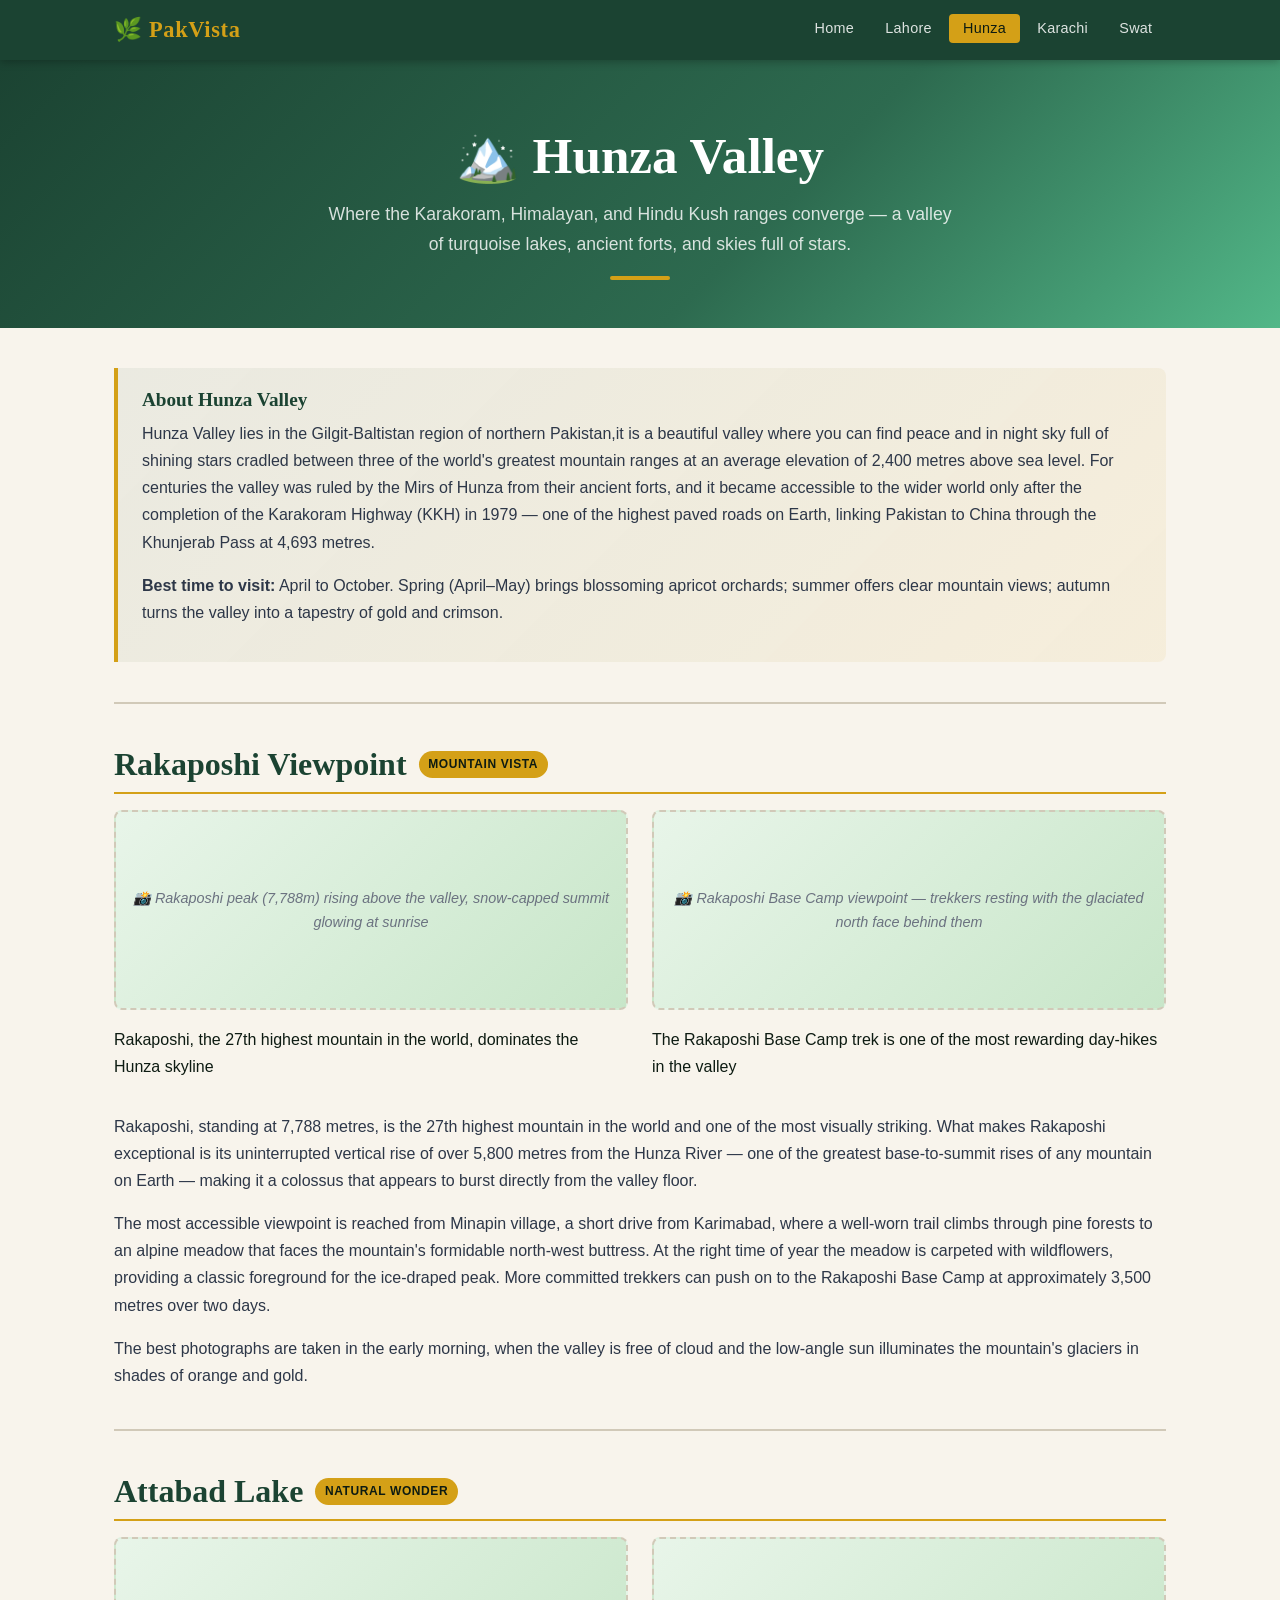
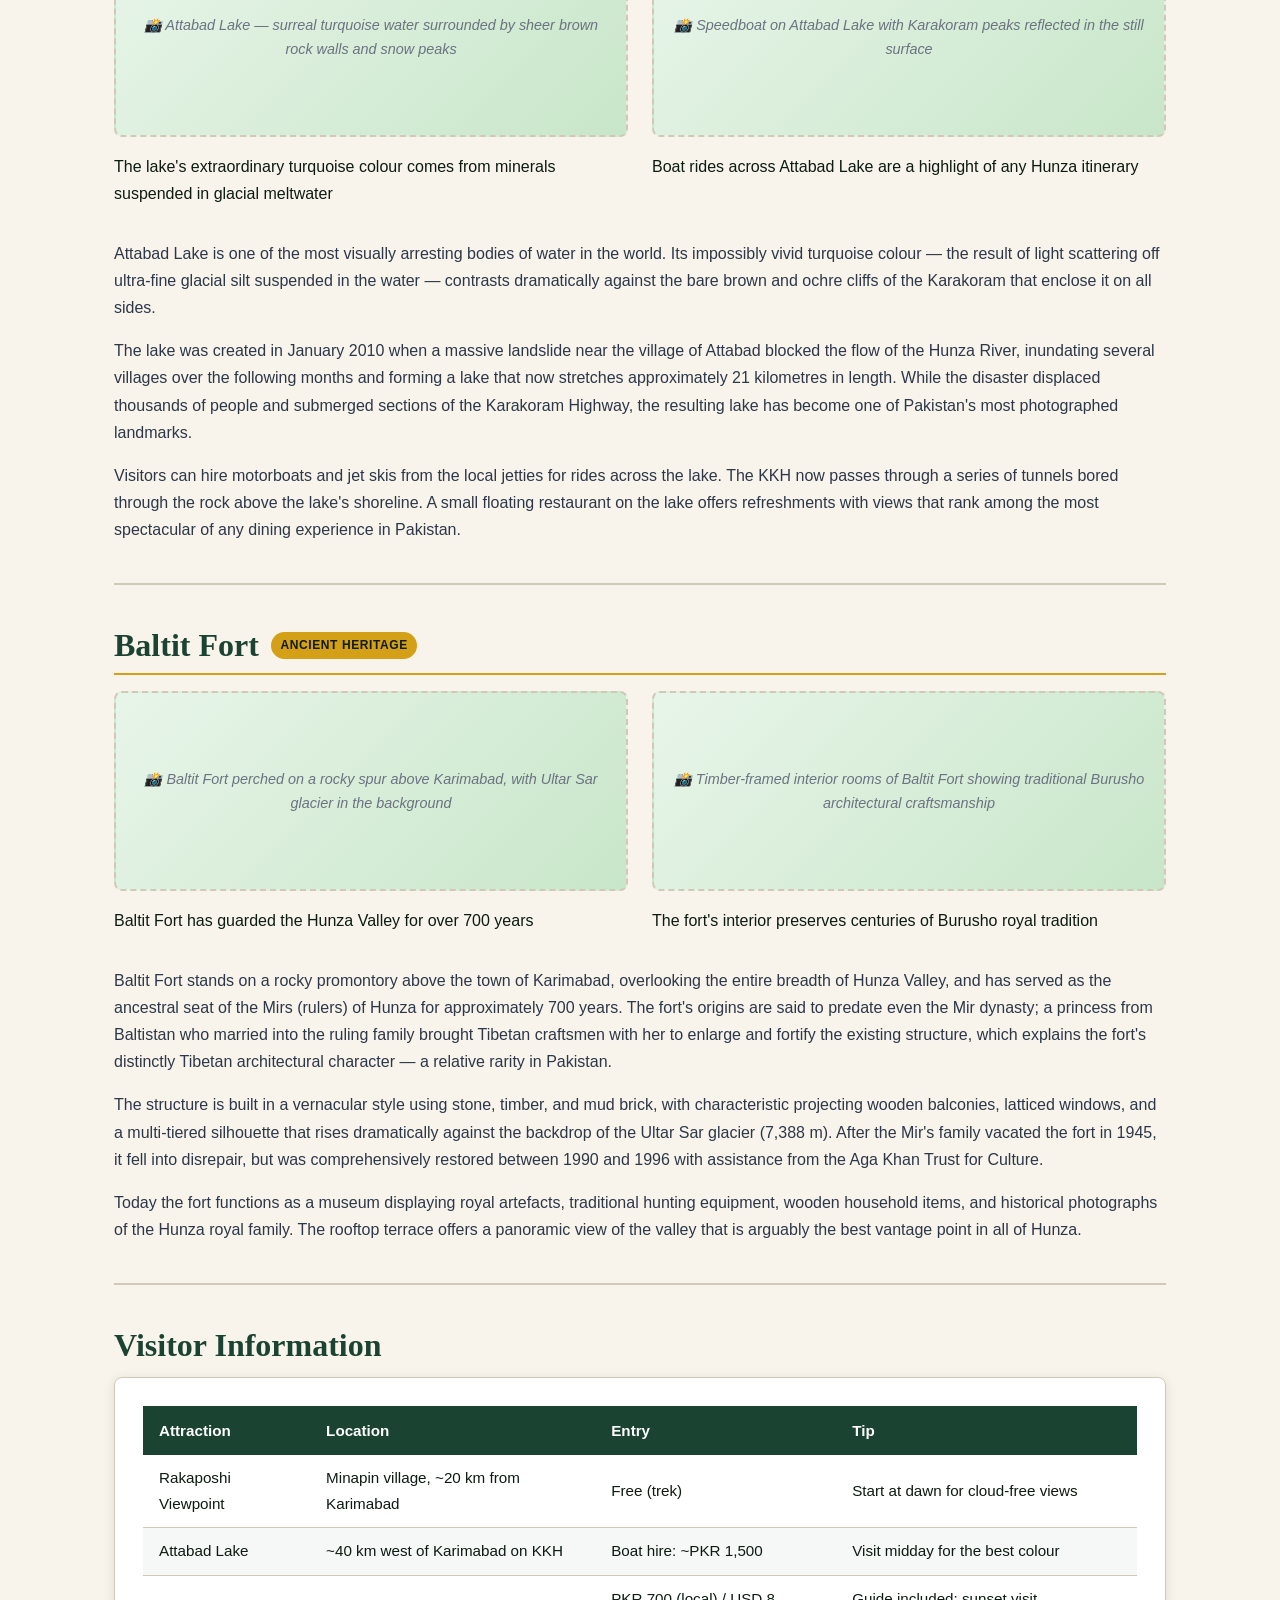
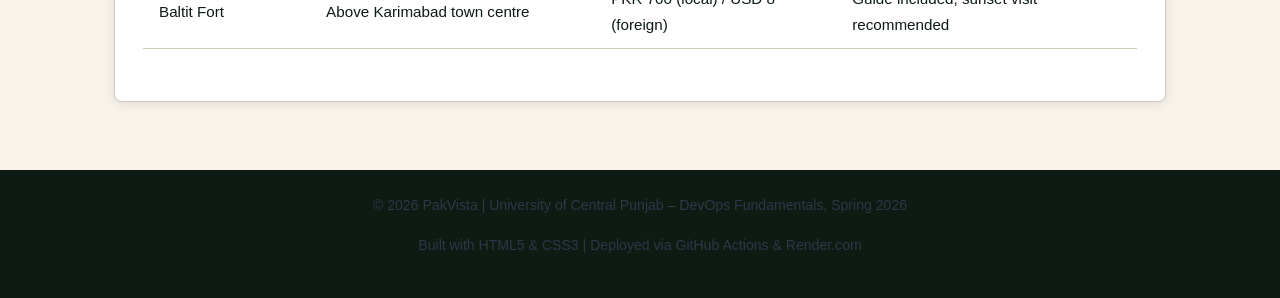
==== commit 8144c125: "Added the cd-staging,hunza.html & updated the assignment document" ====
--- a/hunza.html
+++ b/hunza.html
@@ -36,7 +36,7 @@
       <div class="info-box">
         <h3>About Hunza Valley</h3>
         <p>
-          Hunza Valley lies in the Gilgit Baltistan region of northern Pakistan,A beautiful valley where you can find peace with your family cradled between
+          Hunza Valley lies in the Gilgit-Baltistan region of northern Pakistan,it is a beautiful valley where you can find peace and in night sky full of shining stars cradled between
           three of the world's greatest mountain ranges at an average elevation of 2,400 metres
           above sea level. For centuries the valley was ruled by the Mirs of Hunza from their
           ancient forts, and it became accessible to the wider world only after the completion
@@ -75,7 +75,7 @@
         Rakaposhi, standing at 7,788 metres, is the 27th highest mountain in the world and one
         of the most visually striking. What makes Rakaposhi exceptional is its uninterrupted
         vertical rise of over 5,800 metres from the Hunza River — one of the greatest base-to-summit
-        rises of any mountain on Earth - The Karakoram Highway offers magnificent vistas of Rakaposhi along the route through Hunza — making it a colossus that appears to burst directly
+        rises of any mountain on Earth — making it a colossus that appears to burst directly
         from the valley floor.
       </p>
       <p>
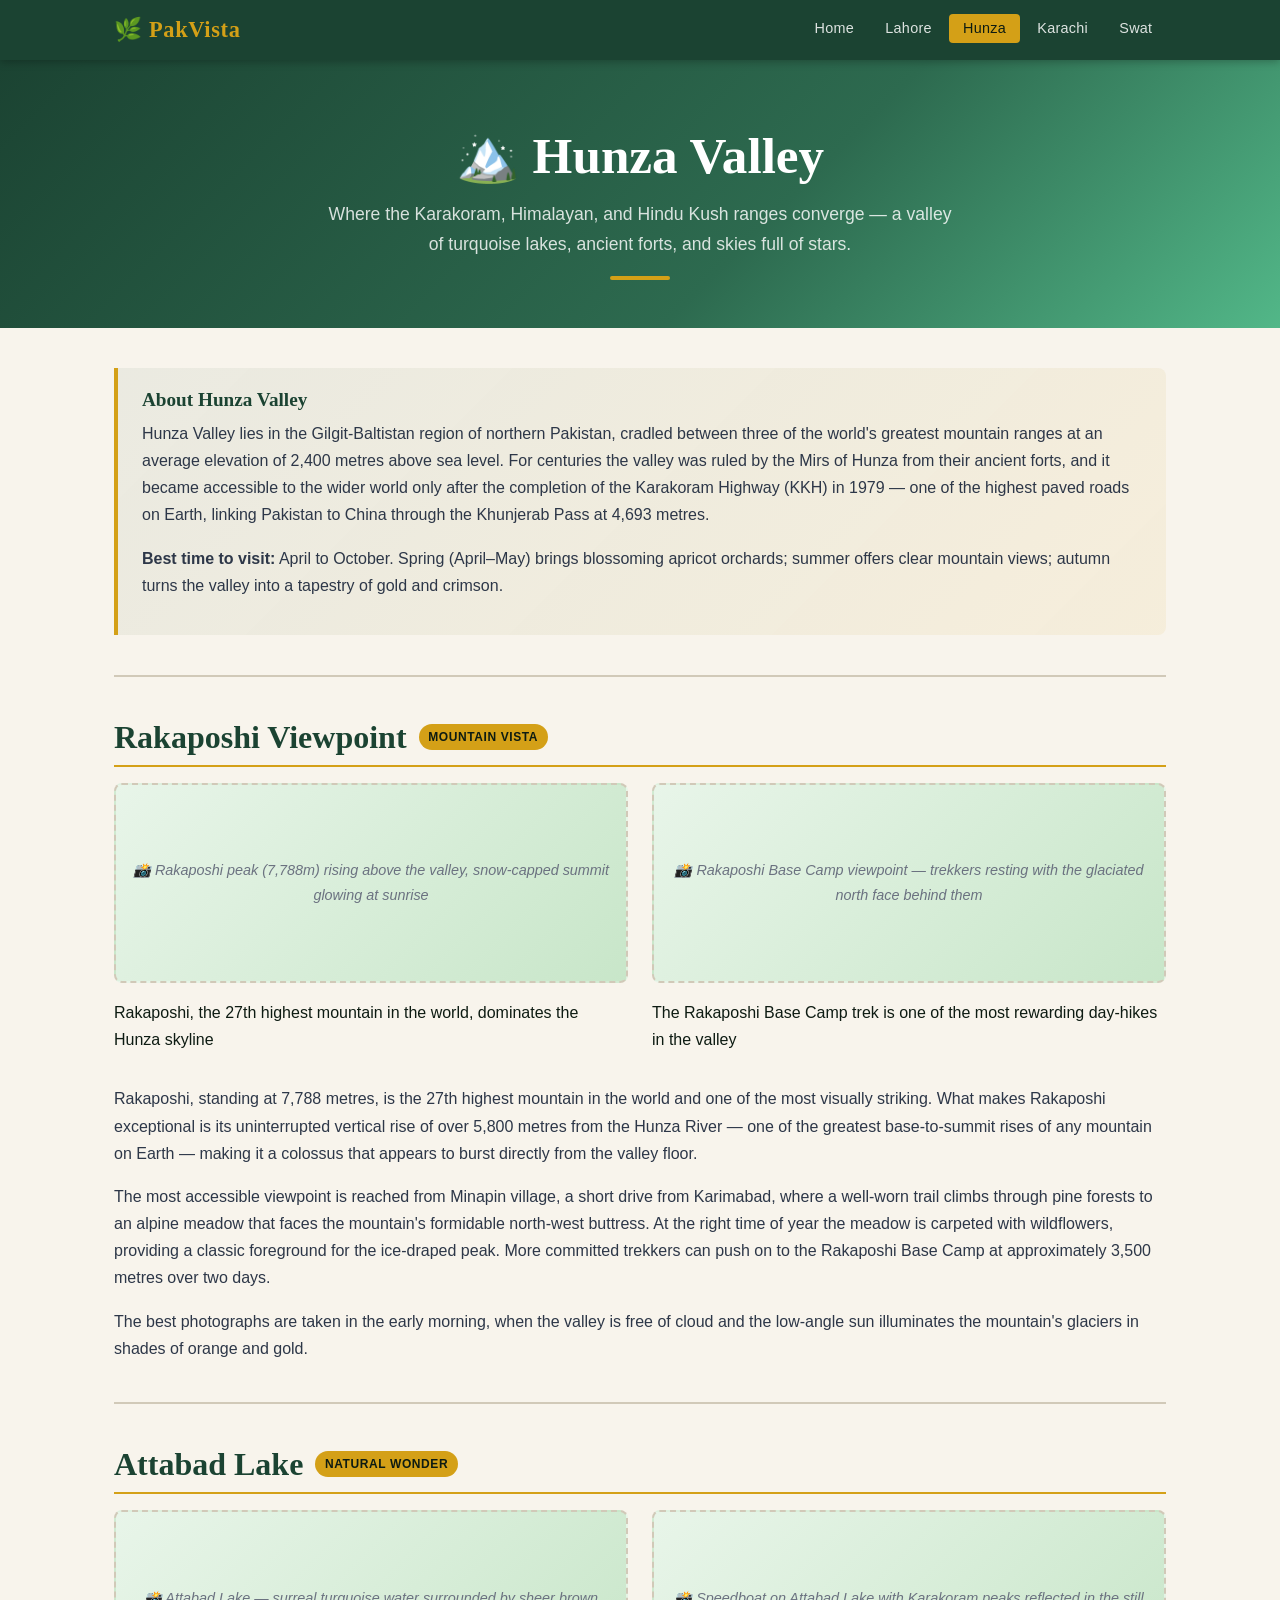
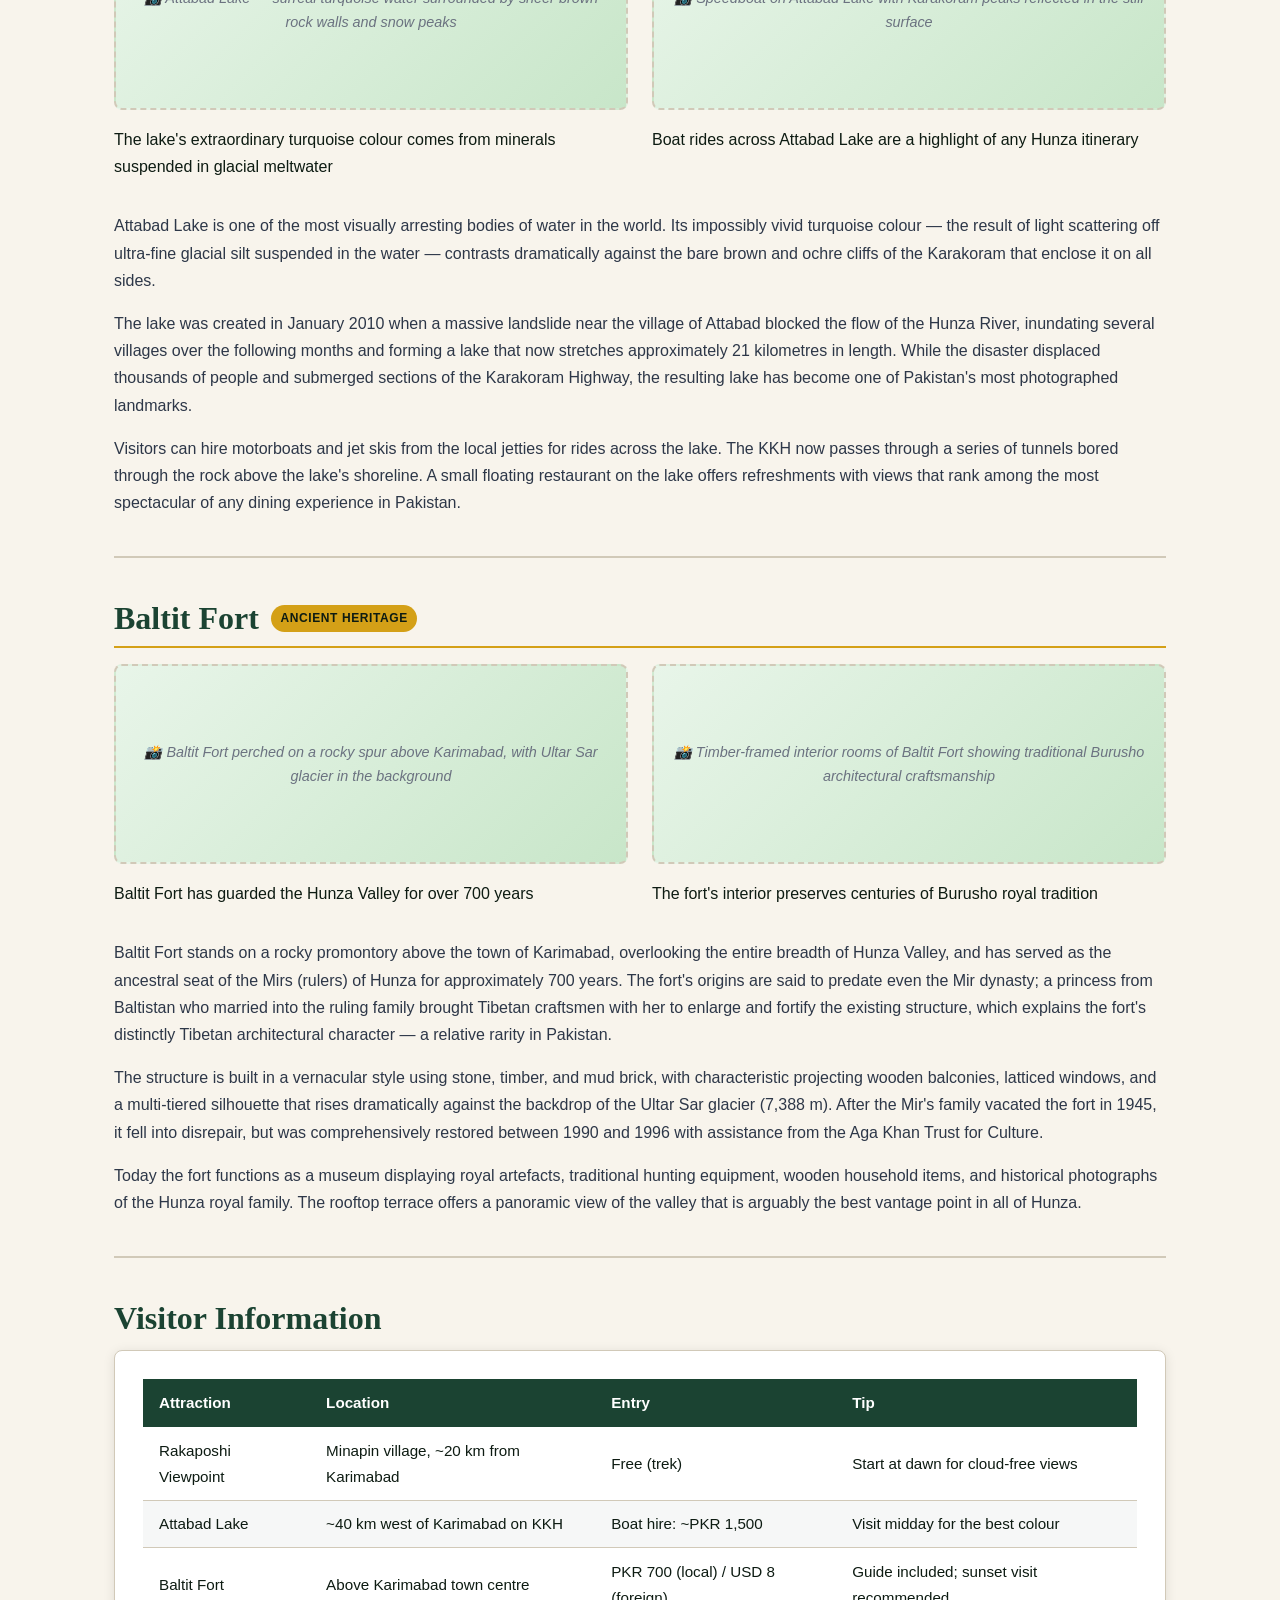
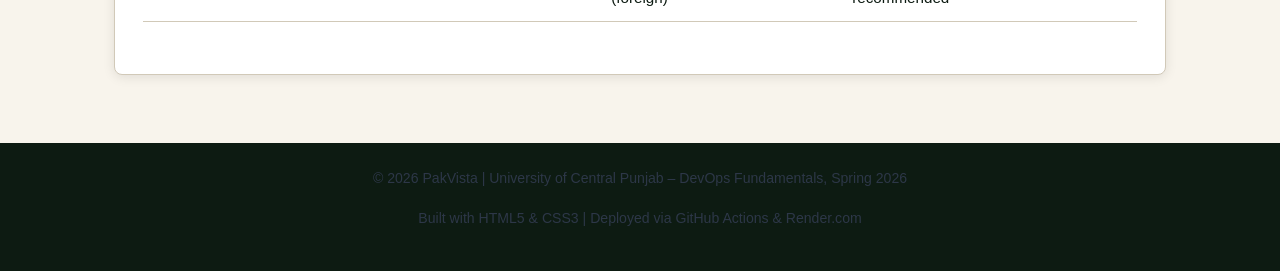
==== commit 7faad37b: "Revert "promoting staging branch"" ====
--- a/hunza.html
+++ b/hunza.html
@@ -36,7 +36,7 @@
       <div class="info-box">
         <h3>About Hunza Valley</h3>
         <p>
-          Hunza Valley lies in the Gilgit-Baltistan region of northern Pakistan,it is a beautiful valley where you can find peace and in night sky full of shining stars cradled between
+          Hunza Valley lies in the Gilgit-Baltistan region of northern Pakistan, cradled between
           three of the world's greatest mountain ranges at an average elevation of 2,400 metres
           above sea level. For centuries the valley was ruled by the Mirs of Hunza from their
           ancient forts, and it became accessible to the wider world only after the completion
--- a/style.css
+++ b/style.css
@@ -1,192 +1,160 @@
-/* stylelint-disable no-descending-specificity */
-
 /* ============================================================
    PakVista – Shared Stylesheet
    University of Central Punjab | DevOps Fundamentals Spring 2026
    ============================================================ */
 
+/* ── CSS Custom Properties (Design Tokens) ── */
 :root {
-  --color-primary: #1b4332;
-  --color-accent: #d4a017;
-  --color-surface: #f8f4ec;
-  --color-dark: #0d1b12;
-  --color-muted: #6b7280;
-  --color-white: #fff;
-  --color-border: #d1c9b8;
-  --color-body-text: #2d3748;
-  --font-display: georgia, "Times New Roman", serif;
-  --font-body: "Segoe UI", "Helvetica Neue", arial, sans-serif;
-  --radius-sm: 4px;
-  --radius-md: 8px;
-  --radius-lg: 16px;
-  --shadow-card: 0 2px 12px rgb(0 0 0 / 10%);
-  --transition: 0.25s ease;
+  --color-primary:    #1B4332;   /* deep forest green */
+  --color-accent:     #D4A017;   /* golden saffron    */
+  --color-surface:    #F8F4EC;   /* warm parchment    */
+  --color-dark:       #0D1B12;   /* near-black        */
+  --color-muted:      #6B7280;   /* steel grey        */
+  --color-white:      #FFFFFF;
+  --color-border:     #D1C9B8;
+
+  --font-display: 'Georgia', 'Times New Roman', serif;
+  --font-body:    'Segoe UI', 'Helvetica Neue', Arial, sans-serif;
+
+  --radius-sm:  4px;
+  --radius-md:  8px;
+  --radius-lg:  16px;
+
+  --shadow-card: 0 2px 12px rgba(0,0,0,0.10);
+  --transition:  0.25s ease;
+
   --max-width: 1100px;
 }
 
-*,
-*::before,
-*::after {
-  box-sizing: border-box;
-  margin: 0;
-  padding: 0;
-}
-
-html {
-  scroll-behavior: smooth;
-}
+/* ── Reset & Base ── */
+*, *::before, *::after { box-sizing: border-box; margin: 0; padding: 0; }
+
+html { scroll-behavior: smooth; }
 
 body {
-  display: flex;
-  flex-direction: column;
-  min-height: 100vh;
   font-family: var(--font-body);
+  background-color: var(--color-surface);
+  color: var(--color-dark);
   font-size: 16px;
   line-height: 1.7;
-  color: var(--color-dark);
-  background-color: var(--color-surface);
-}
-
-h1,
-h2,
-h3 {
+  min-height: 100vh;
+  display: flex;
+  flex-direction: column;
+}
+
+/* ── Typography ── */
+h1, h2, h3 {
   font-family: var(--font-display);
+  color: var(--color-primary);
   line-height: 1.25;
-  color: var(--color-primary);
-}
-
-h1 {
-  margin-bottom: 0.5rem;
-  font-size: clamp(2rem, 5vw, 3.2rem);
-}
-
-h2 {
-  margin-bottom: 0.75rem;
-  font-size: clamp(1.4rem, 3vw, 2rem);
-}
-
-h3 {
-  margin-bottom: 0.5rem;
-  font-size: 1.2rem;
-}
-
-p {
-  margin-bottom: 1rem;
-  color: var(--color-body-text);
-}
-
-a {
-  color: var(--color-primary);
-  text-decoration: none;
-  transition: color var(--transition);
-}
-
-a:hover {
-  color: var(--color-accent);
-}
-
-ul,
-ol {
-  padding-left: 1.5rem;
-  margin-bottom: 1rem;
-}
-
-li {
-  margin-bottom: 0.25rem;
-}
-
+}
+
+h1 { font-size: clamp(2rem, 5vw, 3.2rem); margin-bottom: 0.5rem; }
+h2 { font-size: clamp(1.4rem, 3vw, 2rem);  margin-bottom: 0.75rem; }
+h3 { font-size: 1.2rem; margin-bottom: 0.5rem; }
+
+p  { margin-bottom: 1rem; color: #2d3748; }
+
+a  { color: var(--color-primary); text-decoration: none; transition: color var(--transition); }
+a:hover { color: var(--color-accent); }
+
+ul, ol { padding-left: 1.5rem; margin-bottom: 1rem; }
+li { margin-bottom: 0.25rem; }
+
+/* ── Navigation Bar ── */
 .nav-bar {
+  background-color: var(--color-primary);
   position: sticky;
   top: 0;
   z-index: 100;
-  background-color: var(--color-primary);
-  box-shadow: 0 2px 8px rgb(0 0 0 / 25%);
+  box-shadow: 0 2px 8px rgba(0,0,0,0.25);
 }
 
 .nav-bar .nav-inner {
+  max-width: var(--max-width);
+  margin: 0 auto;
   display: flex;
   align-items: center;
   justify-content: space-between;
-  max-width: var(--max-width);
+  padding: 0 1.5rem;
   height: 60px;
-  margin: 0 auto;
-  padding: 0 1.5rem;
 }
 
 .nav-bar .nav-brand {
   font-family: var(--font-display);
   font-size: 1.4rem;
   font-weight: bold;
+  color: var(--color-accent);
   letter-spacing: 0.03em;
-  color: var(--color-accent);
   text-decoration: none;
 }
 
 .nav-bar ul {
+  list-style: none;
   display: flex;
   gap: 0.25rem;
   padding: 0;
   margin: 0;
-  list-style: none;
 }
 
 .nav-bar ul li a {
+  color: rgba(255,255,255,0.85);
   padding: 0.4rem 0.85rem;
+  border-radius: var(--radius-sm);
   font-size: 0.9rem;
   font-weight: 500;
   letter-spacing: 0.02em;
+  transition: background var(--transition), color var(--transition);
   white-space: nowrap;
-  color: rgb(255 255 255 / 85%);
-  border-radius: var(--radius-sm);
-  transition: background var(--transition), color var(--transition);
 }
 
 .nav-bar ul li a:hover,
 .nav-bar ul li a.active {
+  background-color: var(--color-accent);
   color: var(--color-dark);
-  background-color: var(--color-accent);
-}
-
+}
+
+/* ── Page Header / Hero ── */
 .page-hero {
+  background: linear-gradient(135deg, var(--color-primary) 0%, #2d6a4f 60%, #52b788 100%);
+  color: var(--color-white);
   padding: 4rem 1.5rem 3rem;
   text-align: center;
-  color: var(--color-white);
-  background: linear-gradient(135deg, var(--color-primary) 0%, #2d6a4f 60%, #52b788 100%);
-}
-
-.page-hero h1 {
-  color: var(--color-white);
-}
+}
+
+.page-hero h1 { color: var(--color-white); }
 
 .page-hero .subtitle {
+  font-size: 1.1rem;
+  color: rgba(255,255,255,0.82);
   max-width: 640px;
   margin: 0.75rem auto 0;
-  font-size: 1.1rem;
-  color: rgb(255 255 255 / 82%);
 }
 
 .page-hero .accent-line {
   width: 60px;
   height: 4px;
-  margin: 1rem auto 0;
   background: var(--color-accent);
   border-radius: 2px;
-}
-
+  margin: 1rem auto 0;
+}
+
+/* ── Main Content ── */
 main {
   flex: 1;
+  max-width: var(--max-width);
   width: 100%;
-  max-width: var(--max-width);
   margin: 0 auto;
   padding: 2.5rem 1.5rem;
 }
 
+/* ── Cards ── */
 .card {
-  padding: 1.75rem;
-  margin-bottom: 1.75rem;
   background: var(--color-white);
   border: 1px solid var(--color-border);
   border-radius: var(--radius-md);
+  padding: 1.75rem;
+  margin-bottom: 1.75rem;
   box-shadow: var(--shadow-card);
 }
 
@@ -197,23 +165,25 @@
   margin-bottom: 2rem;
 }
 
+/* ── Image Placeholder ── */
 .img-placeholder {
-  display: flex;
-  align-items: center;
-  justify-content: center;
   width: 100%;
   height: 200px;
-  padding: 1rem;
-  margin-bottom: 1rem;
-  font-size: 0.9rem;
-  font-style: italic;
-  text-align: center;
-  color: var(--color-muted);
   background: linear-gradient(135deg, #e8f5e9 0%, #c8e6c9 100%);
   border: 2px dashed var(--color-border);
   border-radius: var(--radius-md);
-}
-
+  display: flex;
+  align-items: center;
+  justify-content: center;
+  color: var(--color-muted);
+  font-size: 0.9rem;
+  font-style: italic;
+  margin-bottom: 1rem;
+  text-align: center;
+  padding: 1rem;
+}
+
+/* ── Destination Link Cards (Home Page) ── */
 .dest-grid {
   display: grid;
   grid-template-columns: repeat(auto-fit, minmax(200px, 1fr));
@@ -223,58 +193,60 @@
 
 .dest-card {
   display: block;
+  background: var(--color-white);
+  border: 1px solid var(--color-border);
+  border-radius: var(--radius-md);
   padding: 1.5rem 1rem;
   text-align: center;
   text-decoration: none;
-  background: var(--color-white);
-  border: 1px solid var(--color-border);
-  border-radius: var(--radius-md);
   box-shadow: var(--shadow-card);
   transition: transform var(--transition), box-shadow var(--transition), border-color var(--transition);
 }
 
 .dest-card:hover {
+  transform: translateY(-4px);
+  box-shadow: 0 8px 24px rgba(0,0,0,0.14);
   border-color: var(--color-accent);
-  box-shadow: 0 8px 24px rgb(0 0 0 / 14%);
-  transform: translateY(-4px);
 }
 
 .dest-card .dest-icon {
+  font-size: 2.5rem;
   display: block;
   margin-bottom: 0.75rem;
-  font-size: 2.5rem;
 }
 
 .dest-card h3 {
-  margin-bottom: 0.3rem;
   font-size: 1rem;
   color: var(--color-primary);
+  margin-bottom: 0.3rem;
 }
 
 .dest-card p {
-  margin: 0;
   font-size: 0.82rem;
   color: var(--color-muted);
-}
-
+  margin: 0;
+}
+
+/* ── Section Divider ── */
 .section-divider {
-  margin: 2.5rem 0;
   border: none;
   border-top: 2px solid var(--color-border);
-}
-
+  margin: 2.5rem 0;
+}
+
+/* ── Tables ── */
 table {
   width: 100%;
+  border-collapse: collapse;
   margin-bottom: 1.5rem;
   font-size: 0.95rem;
-  border-collapse: collapse;
 }
 
 th {
+  background-color: var(--color-primary);
+  color: var(--color-white);
   padding: 0.7rem 1rem;
   text-align: left;
-  color: var(--color-white);
-  background-color: var(--color-primary);
 }
 
 td {
@@ -282,10 +254,9 @@
   border-bottom: 1px solid var(--color-border);
 }
 
-tr:nth-child(even) td {
-  background-color: rgb(27 67 50 / 4%);
-}
-
+tr:nth-child(even) td { background-color: rgba(27, 67, 50, 0.04); }
+
+/* ── Attraction Sections ── */
 .attraction {
   margin-bottom: 2.5rem;
 }
@@ -294,58 +265,55 @@
   display: flex;
   align-items: center;
   gap: 0.75rem;
+  margin-bottom: 1rem;
   padding-bottom: 0.5rem;
-  margin-bottom: 1rem;
   border-bottom: 2px solid var(--color-accent);
 }
 
-.attraction-header h2 {
-  margin: 0;
-}
+.attraction-header h2 { margin: 0; }
 
 .tag {
   display: inline-block;
-  padding: 0.2rem 0.6rem;
+  background: var(--color-accent);
+  color: var(--color-dark);
   font-size: 0.75rem;
   font-weight: 700;
+  padding: 0.2rem 0.6rem;
+  border-radius: 20px;
   letter-spacing: 0.05em;
   text-transform: uppercase;
-  color: var(--color-dark);
-  background: var(--color-accent);
-  border-radius: 20px;
-}
-
+}
+
+/* ── Info Box ── */
 .info-box {
+  background: linear-gradient(135deg, rgba(27,67,50,0.06) 0%, rgba(212,160,23,0.08) 100%);
+  border-left: 4px solid var(--color-accent);
+  border-radius: 0 var(--radius-md) var(--radius-md) 0;
   padding: 1.25rem 1.5rem;
   margin-bottom: 1.5rem;
-  background: linear-gradient(135deg, rgb(27 67 50 / 6%) 0%, rgb(212 160 23 / 8%) 100%);
-  border-left: 4px solid var(--color-accent);
-  border-radius: 0 var(--radius-md) var(--radius-md) 0;
-}
-
-.info-box h3 {
-  margin-bottom: 0.5rem;
-}
-
+}
+
+.info-box h3 { margin-bottom: 0.5rem; }
+
+/* ── Footer ── */
 footer {
+  background-color: var(--color-dark);
+  color: rgba(255,255,255,0.65);
+  text-align: center;
   padding: 1.5rem;
+  font-size: 0.88rem;
   margin-top: auto;
-  font-size: 0.88rem;
-  text-align: center;
-  color: rgb(255 255 255 / 65%);
-  background-color: var(--color-dark);
-}
-
-footer a {
-  color: var(--color-accent);
-}
-
-@media (width <= 768px) {
+}
+
+footer a { color: var(--color-accent); }
+
+/* ── Responsive ── */
+@media (max-width: 768px) {
   .nav-bar .nav-inner {
     flex-direction: column;
-    gap: 0.5rem;
     height: auto;
     padding: 0.75rem 1rem;
+    gap: 0.5rem;
   }
 
   .nav-bar ul {
@@ -354,29 +322,15 @@
     gap: 0.2rem;
   }
 
-  .nav-bar ul li a {
-    padding: 0.35rem 0.6rem;
-    font-size: 0.82rem;
-  }
-
-  .page-hero {
-    padding: 2.5rem 1rem 2rem;
-  }
-
-  main {
-    padding: 1.5rem 1rem;
-  }
-
-  .card-grid,
-  .dest-grid {
-    grid-template-columns: 1fr;
-  }
+  .nav-bar ul li a { font-size: 0.82rem; padding: 0.35rem 0.6rem; }
+
+  .page-hero { padding: 2.5rem 1rem 2rem; }
+
+  main { padding: 1.5rem 1rem; }
+
+  .card-grid, .dest-grid { grid-template-columns: 1fr; }
 }
 
 @media (prefers-reduced-motion: reduce) {
-  *,
-  *::before,
-  *::after {
-    transition: none !important;
-  }
-}+  *, *::before, *::after { transition: none !important; }
+}
